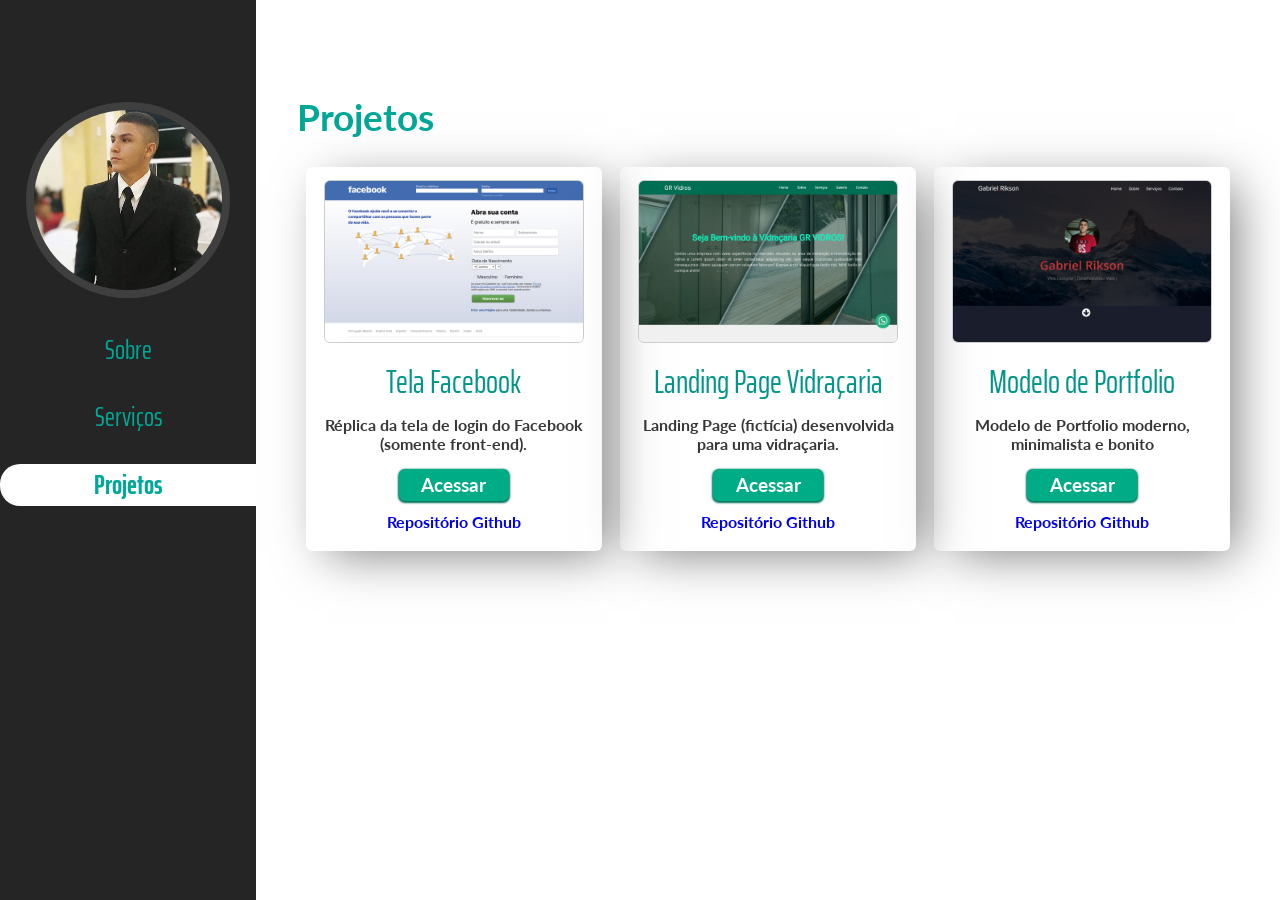
==== projetos.html @ 8c4fbd49 "add files upload" ====
<!DOCTYPE html>
<html lang="pt-BR">
<head>
    <meta charset="UTF-8">
    <meta http-equiv="X-UA-Compatible" content="IE=edge">
    <meta name="viewport" content="width=device-width, initial-scale=1.0">

    <!--link font awesome-->
    <link rel="stylesheet" href="https://use.fontawesome.com/releases/v5.15.4/css/all.css" integrity="sha384-DyZ88mC6Up2uqS4h/KRgHuoeGwBcD4Ng9SiP4dIRy0EXTlnuz47vAwmeGwVChigm" crossorigin="anonymous">
    <!--link font awesome-->

    <!--fontes-->
    <link rel="preconnect" href="https://fonts.googleapis.com">
    <link rel="preconnect" href="https://fonts.gstatic.com" crossorigin>
    <link href="https://fonts.googleapis.com/css2?family=Lato:wght@100;300&family=Merriweather&family=Oswald:wght@300&family=PT+Sans+Narrow&family=Roboto:ital,wght@0,300;1,100&family=Saira+Extra+Condensed&display=swap" rel="stylesheet">
    <!--fontes-->

    <link rel="stylesheet" href="css/style.css">
    <link rel="stylesheet" href="css/styleProjetos.css">

    <title>Gabriel Rikson | Projetos</title>
</head>
<body onload="slider()">
    <main>
        <aside>
            <div class="sidebar-pos">
                <div class="img-sidebar">
                    <img src="images/gab.png" alt="">
                </div><!--img-sidebar-->
                
                    <ul>
                        <li><p><a href="index.html">Sobre</a></p></li>
                        <li><p><a href="servicos.html">Serviços</a></p></li>
                        <li><p class="selected"><a href="projetos.html">Projetos</a></p></li>
                    </ul>

            </div><!--sidebar-pos-->
        </aside><!--aside-->

        <section id="conteudo" class="content">
            <div class="container">
                <h2>Projetos</h2>
                <div class="galeria">
                    <div class="box">   
                        <div class="box-content-img">
                            <img src="images/imgProjetos/facebook.png" alt="">
                        </div><!--box-content-img-->

                        <div class="box-content-description">
                            <h2>Tela Facebook</h2>
                            <p>Réplica da tela de login do Facebook (somente front-end).</p>
                        </div><!--box-content-description-->

                        <div class="box-links">
                            <a target="_blank" class="acao" href="https://tela-facebook.vercel.app/">Acessar</a>
                            <a target="_blank" class="acao2" href="https://github.com/gabrielrikson/Tela-Facebook">Repositório Github</a>   
                        </div>
                        
                    </div><!--box-->

                    <div class="box">
                        <div class="box-content-img">
                            <img src="images/imgProjetos/vidracaria.png" alt="">
                        </div><!--box-content-img-->

                        <div class="box-content-description">
                            <h2>Landing Page Vidraçaria</h2>
                            <p>Landing Page (fictícia) desenvolvida para uma vidraçaria.</p>
                        </div><!--box-content-description-->

                        <div class="box-links">
                            <a target="_blank" class="acao" href="https://landing-page-vidracaria.vercel.app/">Acessar</a>
                            <a target="_blank" class="acao2" href="https://github.com/gabrielrikson/landing-Page-Vidracaria">Repositório Github</a>   
                        </div>
                    </div><!--box-->

                    <div class="box">
                        <div class="box-content-img">
                            <img src="images/imgProjetos/modelo-portfolio.png" alt="">
                        </div><!--box-content-img-->

                        <div class="box-content-description">
                            <h2>Modelo de Portfolio</h2>
                            <p>Modelo de Portfolio moderno, minimalista e bonito</p>
                        </div><!--box-content-description-->

                        <div class="box-links">
                            <a target="_blank" class="acao" href="https://modelo-portfolio-gamma.vercel.app/">Acessar</a>
                            <a target="_blank" class="acao2" href="https://github.com/gabrielrikson/modeloPortfolio">Repositório Github</a>   
                        </div>

                    </div><!--box-->
                    

                </div><!--galeria-->
            </div><!--container-->
        </section><!--content-->
    </main><!--main-->

    <footer>
        <script src="js/app.js"></script>
    </footer>
</body>
</html>
---- css/style.css ----
*{
    padding: 0;
    margin: 0;
    box-sizing: border-box;
    font-family: 'Lato';
}

/* font-family: 'Lato', sans-serif;
font-family: 'Merriweather', serif;
font-family: 'Oswald', sans-serif;
font-family: 'PT Sans Narrow', sans-serif;
font-family: 'Roboto', sans-serif;
font-family: 'Saira Extra Condensed', sans-serif; */

html,body{
    height: 100%;
}

span{
    color: rgb(0, 168, 151);
    font-family: 'Saira Extra Condensed';
    font-weight: 200;
}

main{
    display: flex;
    flex-direction: row;
    width: 100%;
    height: 100%;
}

.container{
    max-width: 1280px;
    width: 100%;
    margin: 0 auto;
    padding: 0 4%;
}

.selected{
    background-color: #ffffff;
    width: 100%;
    font-weight: bold;
    text-align: center;
    border-radius: 20px 0 0 20px;
    margin: 0 auto;
}

aside{
    height: 100%;
    flex: 20%;
    /* min-width: 300px; */
    background-color: #252525;
    z-index: 2;
}

aside .sidebar-pos{
    padding-top: 40%;
}
    
.img-sidebar{
    text-align: center;
}
    
.img-sidebar img{
    width: 80%;
    border: 8px solid #3f3f3f;
    border-radius: 50%;
}
    
aside ul a{
    text-decoration: none;
    color: rgb(0, 168, 151);
    font-size: 20pt;
    font-family:  'Saira Extra Condensed', sans-serif;
}

aside ul a:hover{
    color: #ffffff;
}
    
aside ul{
    text-align: center;
    padding: 6% 0;
}
    
aside li{
    padding: 5% 0;
}

/* FIM DO ASIDE */

section.content{
    flex: 80%;
    height: 100%;
    background-color: #ffffff;
    overflow-y: auto;
    transition: .5s;
    transform: translateX(-50px);
    opacity: 0;
    z-index: 1;
}
---- css/styleProjetos.css ----
section.content .galeria{
    display: flex;
    flex-wrap: wrap;
    flex-direction: row;
}

section.content > .container > h2{
    margin-top: 10%;
    padding-bottom: 2%;
    font-size: 28pt;
    color: rgb(0, 168, 151);
}

.box{
    display: flex;
    flex: 30%;
    flex-direction: column;
    border-radius: 6px;
    -webkit-box-shadow: 13px 10px 48px -8px #000000; 
box-shadow: 13px 10px 48px -8px #7a7a7a;
    margin: 1%;
    padding: 1%;
}

.box-content-img{
    padding: 1% 3%;
}

.box img{
    width: 100%;
    border-radius: 6px;
    border: 1px solid #ccc;
}

.box-content-description{
    display: flex;
    flex-direction: column;
    padding: 3%;
    text-align: center;
}

.box-content-description h2{
    color: rgb(0, 150, 135);
    font-family: 'Saira Extra Condensed';
    font-weight: 400;
    font-size: 24pt;
}

.box-content-description p{
    padding: 3% 0;
    font-weight: bold;
    color: rgb(54, 54, 54);
}

.box-links{
    display: flex;
    flex-direction: column;
    flex-wrap: wrap;
    text-align: center;
}

.box-links .acao{
    padding: 5px 10px;
    margin: 0 30%;
    text-decoration: none;
    background-color: rgb(0, 172, 134);
    color: white;
    text-align: center;
    border-radius: 6px;
    -webkit-box-shadow: 0px 1px 6px 1px #000000; 
    box-shadow: 0px 1px 2px 1px rgb(0, 112, 88);;
}

.box-links .acao{
    font-size: 14pt;
    font-weight: bolder;
}

.box-links .acao:hover{
    transition: .3s;
    background-color: rgb(0, 112, 88);
}

.box-links .acao2{
    margin: 4% 0;
    text-decoration: none;
    font-weight: bold;
}


@media screen and (max-width: 768px){
    .galeria{
        flex-direction: column;
    }
    .box{
        flex: 100%;
        margin: 4% 2%;
    }
    .box-links{
        flex: 100%;
        flex-direction: column;
    }
}
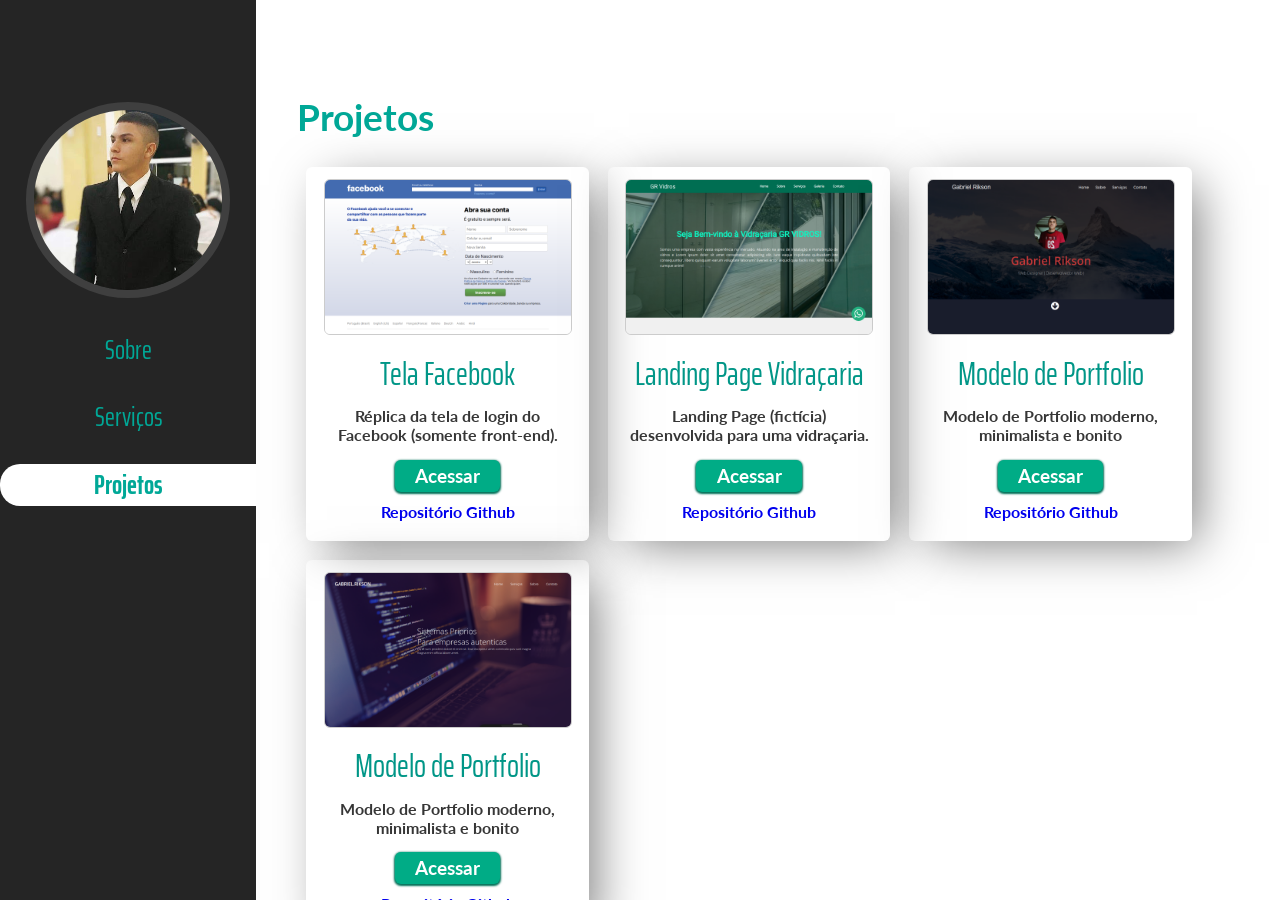
==== commit b5dcf4a5: "Adicionando nova box para exibir um novo projeto na pagina de projetos." ====
--- a/projetos.html
+++ b/projetos.html
@@ -4,6 +4,9 @@
     <meta charset="UTF-8">
     <meta http-equiv="X-UA-Compatible" content="IE=edge">
     <meta name="viewport" content="width=device-width, initial-scale=1.0">
+    <meta name="description" content="Portfotio Dev Web">
+    <meta name="Author" content="Gabriel Rikson">
+    <meta name="Keywords" content="Portfolio,desenvolvimento,web,frontend,web,design,site,responsivo,sobre">
 
     <!--link font awesome-->
     <link rel="stylesheet" href="https://use.fontawesome.com/releases/v5.15.4/css/all.css" integrity="sha384-DyZ88mC6Up2uqS4h/KRgHuoeGwBcD4Ng9SiP4dIRy0EXTlnuz47vAwmeGwVChigm" crossorigin="anonymous">
@@ -88,9 +91,24 @@
                             <a target="_blank" class="acao" href="https://modelo-portfolio-gamma.vercel.app/">Acessar</a>
                             <a target="_blank" class="acao2" href="https://github.com/gabrielrikson/modeloPortfolio">Repositório Github</a>   
                         </div>
+                    </div><!--box-->
 
+                    <div class="box">
+                        <div class="box-content-img">
+                            <img src="images/imgProjetos/agencia-desenvolvimento-software.png" alt="">
+                        </div><!--box-content-img-->
+
+                        <div class="box-content-description">
+                            <h2>Modelo de Portfolio</h2>
+                            <p>Modelo de Portfolio moderno, minimalista e bonito</p>
+                        </div><!--box-content-description-->
+
+                        <div class="box-links">
+                            <a target="_blank" class="acao" href="https://landing-page-agendia-desenvolvimento.vercel.app/">Acessar</a>
+                            <a target="_blank" class="acao2" href="https://github.com/gabrielrikson/Landing-Page-Agencia-Desenvolvimento">Repositório Github</a>
+                        </div>
                     </div><!--box-->
-                    
+
 
                 </div><!--galeria-->
             </div><!--container-->
@@ -101,4 +119,4 @@
         <script src="js/app.js"></script>
     </footer>
 </body>
-</html>+</html>
--- a/css/styleProjetos.css
+++ b/css/styleProjetos.css
@@ -2,6 +2,7 @@
     display: flex;
     flex-wrap: wrap;
     flex-direction: row;
+    margin-bottom: 100px;
 }
 
 section.content > .container > h2{
@@ -13,11 +14,11 @@
 
 .box{
     display: flex;
-    flex: 30%;
+    width: 30%;
     flex-direction: column;
     border-radius: 6px;
     -webkit-box-shadow: 13px 10px 48px -8px #000000; 
-box-shadow: 13px 10px 48px -8px #7a7a7a;
+    box-shadow: 13px 10px 48px -8px #7a7a7a;
     margin: 1%;
     padding: 1%;
 }
